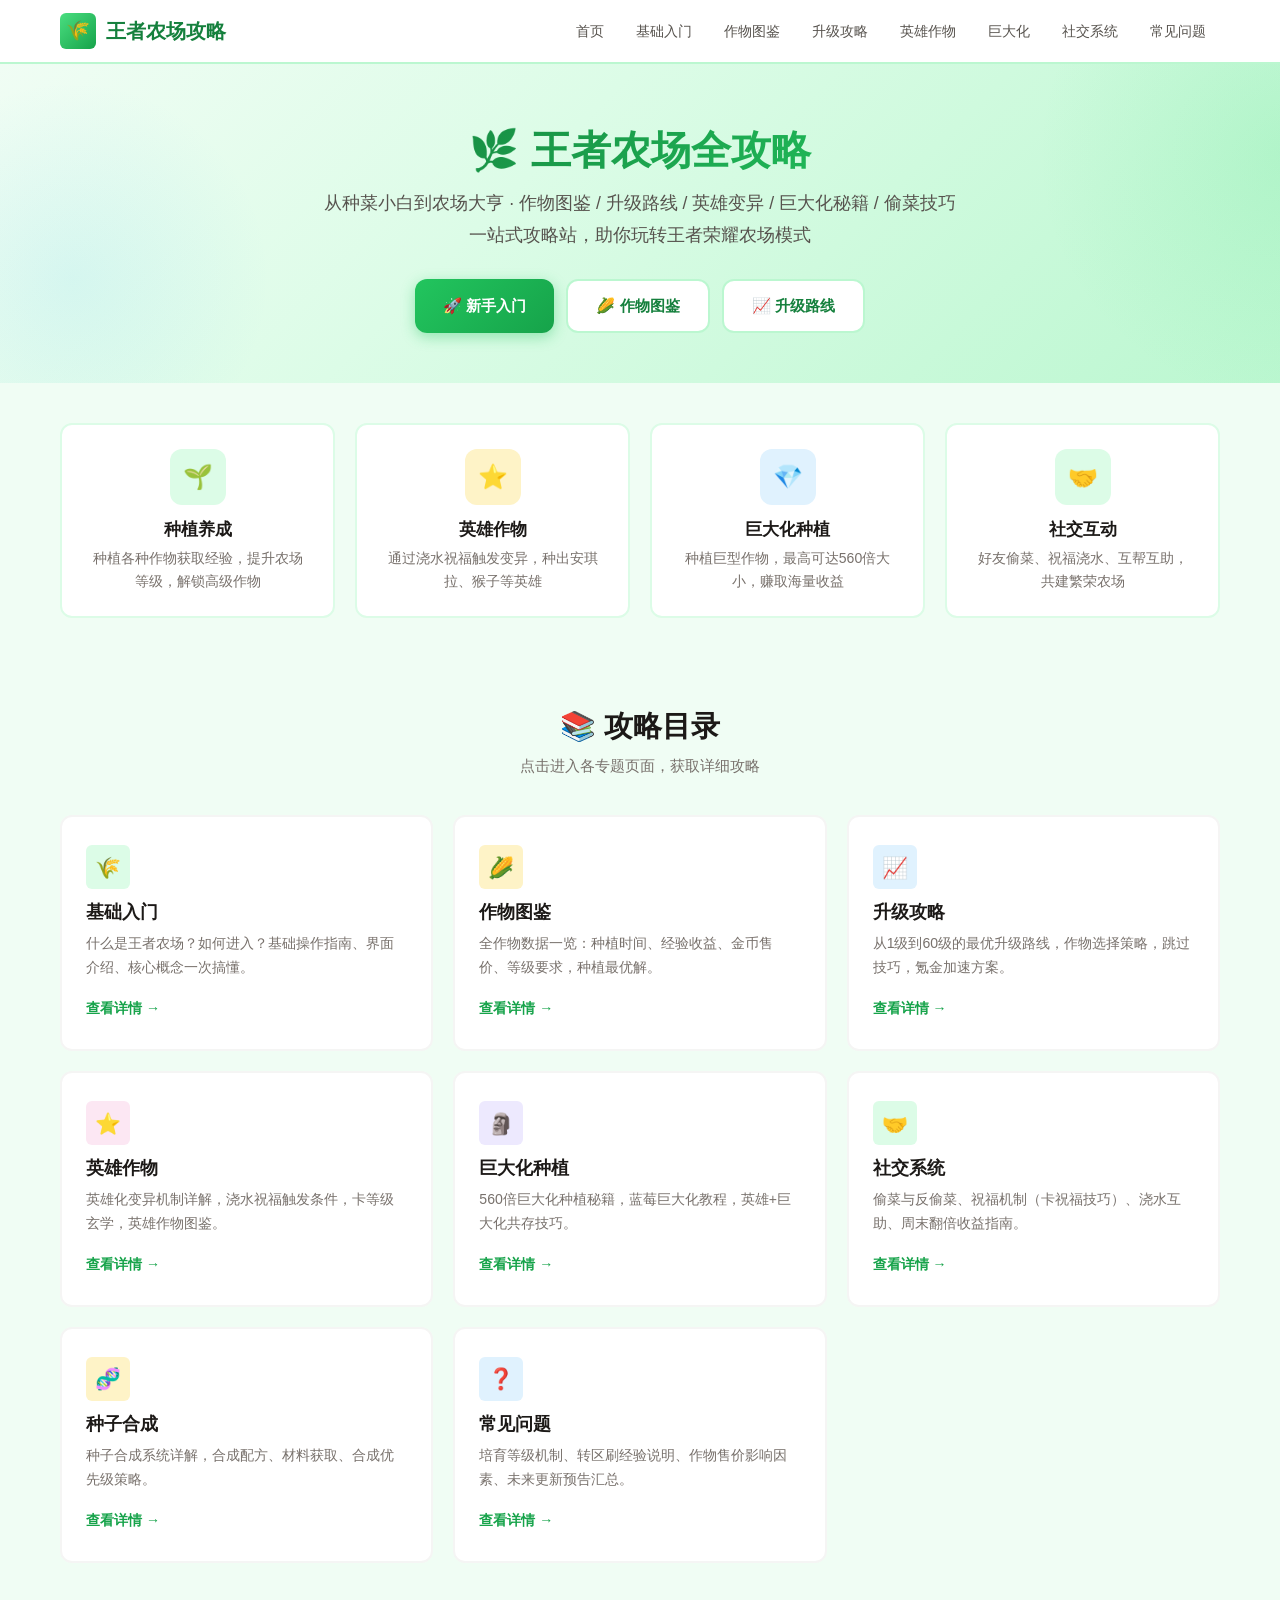
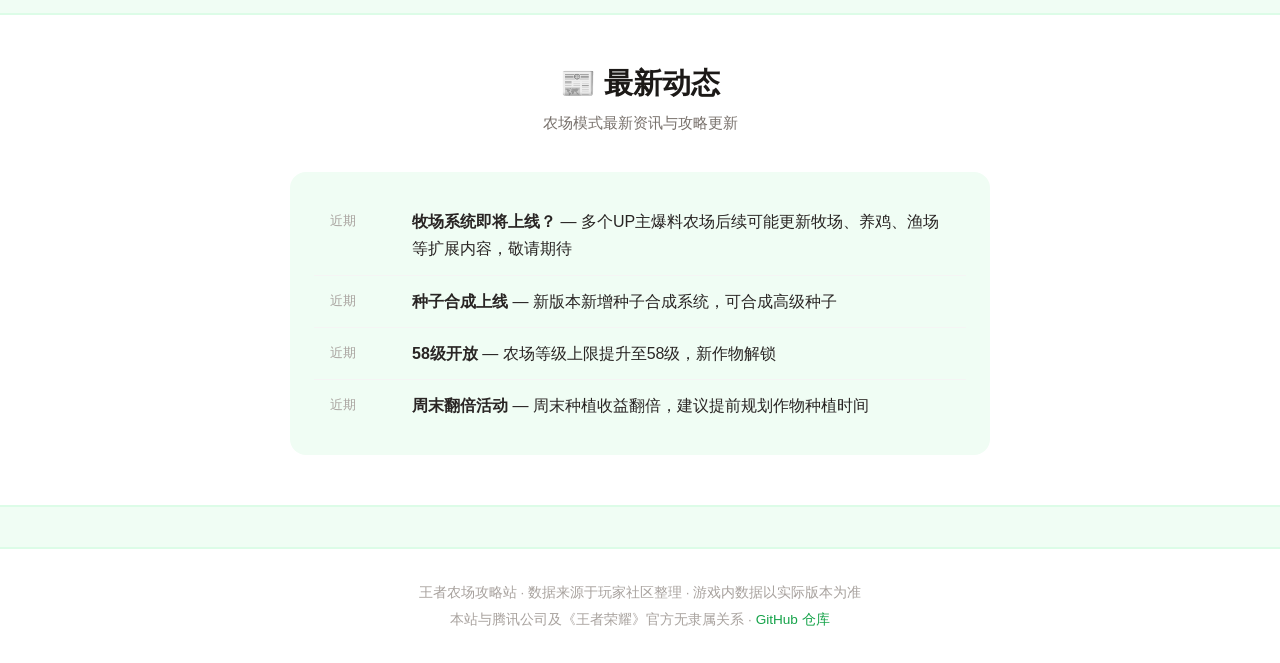
==== index.html @ 4c2b52dc "初始化王者农场攻略站 完整的王者荣耀农场模式非官方攻略网站，包含作物图鉴、 升级路线、英雄作物、巨大化、社交系统等8个专题页面。  Co-Authored-By: Claude Opus 4.7 <n" ====
<!DOCTYPE html>
<html lang="zh-CN">
<head>
  <meta charset="UTF-8">
  <meta name="viewport" content="width=device-width, initial-scale=1.0">
  <title>王者农场攻略站 - 最全种植养成攻略</title>
  <meta name="description" content="王者荣耀农场模式最全攻略站，包含作物图鉴、升级路线、英雄作物机制、巨大化技巧、偷菜祝福攻略等一站式指南。">
  <link rel="icon" href="data:image/svg+xml,<svg xmlns='http://www.w3.org/2000/svg' viewBox='0 0 100 100'><text y='.9em' font-size='90'>🌱</text></svg>">
  <link rel="stylesheet" href="/assets/css/style.css">
</head>
<body>

  <!-- Header -->
  <header class="header">
    <div class="container">
      <a href="/" class="logo">
        <span class="logo-icon">🌾</span>
        王者农场攻略
      </a>
      <button class="menu-toggle" id="menuToggle" aria-label="菜单">☰</button>
      <nav class="nav" id="nav">
        <a href="/">首页</a>
        <a href="/guide/basics.html">基础入门</a>
        <a href="/guide/crops.html">作物图鉴</a>
        <a href="/guide/leveling.html">升级攻略</a>
        <a href="/guide/heroes.html">英雄作物</a>
        <a href="/guide/giant.html">巨大化</a>
        <a href="/guide/social.html">社交系统</a>
        <a href="/guide/faq.html">常见问题</a>
      </nav>
    </div>
  </header>

  <!-- Hero Banner -->
  <section class="hero">
    <div class="container hero-content">
      <h1 class="animate">🌿 王者农场全攻略</h1>
      <p class="animate animate-d1">从种菜小白到农场大亨 · 作物图鉴 / 升级路线 / 英雄变异 / 巨大化秘籍 / 偷菜技巧<br>一站式攻略站，助你玩转王者荣耀农场模式</p>
      <div class="hero-actions animate animate-d2">
        <a href="/guide/basics.html" class="btn btn-primary">🚀 新手入门</a>
        <a href="/guide/crops.html" class="btn btn-secondary">🌽 作物图鉴</a>
        <a href="/guide/leveling.html" class="btn btn-secondary">📈 升级路线</a>
      </div>
    </div>
  </section>

  <!-- Quick Features -->
  <section class="features">
    <div class="container">
      <div class="features-grid">
        <div class="feature-card animate-on-scroll">
          <div class="feature-icon green">🌱</div>
          <h3>种植养成</h3>
          <p>种植各种作物获取经验，提升农场等级，解锁高级作物</p>
        </div>
        <div class="feature-card animate-on-scroll">
          <div class="feature-icon amber">⭐</div>
          <h3>英雄作物</h3>
          <p>通过浇水祝福触发变异，种出安琪拉、猴子等英雄</p>
        </div>
        <div class="feature-card animate-on-scroll">
          <div class="feature-icon sky">💎</div>
          <h3>巨大化种植</h3>
          <p>种植巨型作物，最高可达560倍大小，赚取海量收益</p>
        </div>
        <div class="feature-card animate-on-scroll">
          <div class="feature-icon green">🤝</div>
          <h3>社交互动</h3>
          <p>好友偷菜、祝福浇水、互帮互助，共建繁荣农场</p>
        </div>
      </div>
    </div>
  </section>

  <!-- Quick Guide Navigation -->
  <section class="section">
    <div class="container">
      <h2 class="section-title">📚 攻略目录</h2>
      <p class="section-subtitle">点击进入各专题页面，获取详细攻略</p>

      <div class="guide-grid">
        <a href="/guide/basics.html" class="guide-card">
          <div class="guide-icon" style="background:var(--green-100)">🌾</div>
          <h3>基础入门</h3>
          <p>什么是王者农场？如何进入？基础操作指南、界面介绍、核心概念一次搞懂。</p>
          <span class="read-more">查看详情 →</span>
        </a>

        <a href="/guide/crops.html" class="guide-card">
          <div class="guide-icon" style="background:var(--amber-100)">🌽</div>
          <h3>作物图鉴</h3>
          <p>全作物数据一览：种植时间、经验收益、金币售价、等级要求，种植最优解。</p>
          <span class="read-more">查看详情 →</span>
        </a>

        <a href="/guide/leveling.html" class="guide-card">
          <div class="guide-icon" style="background:var(--sky-100)">📈</div>
          <h3>升级攻略</h3>
          <p>从1级到60级的最优升级路线，作物选择策略，跳过技巧，氪金加速方案。</p>
          <span class="read-more">查看详情 →</span>
        </a>

        <a href="/guide/heroes.html" class="guide-card">
          <div class="guide-icon" style="background:#fce7f3">⭐</div>
          <h3>英雄作物</h3>
          <p>英雄化变异机制详解，浇水祝福触发条件，卡等级玄学，英雄作物图鉴。</p>
          <span class="read-more">查看详情 →</span>
        </a>

        <a href="/guide/giant.html" class="guide-card">
          <div class="guide-icon" style="background:#ede9fe">🗿</div>
          <h3>巨大化种植</h3>
          <p>560倍巨大化种植秘籍，蓝莓巨大化教程，英雄+巨大化共存技巧。</p>
          <span class="read-more">查看详情 →</span>
        </a>

        <a href="/guide/social.html" class="guide-card">
          <div class="guide-icon" style="background:var(--green-100)">🤝</div>
          <h3>社交系统</h3>
          <p>偷菜与反偷菜、祝福机制（卡祝福技巧）、浇水互助、周末翻倍收益指南。</p>
          <span class="read-more">查看详情 →</span>
        </a>

        <a href="/guide/seeds.html" class="guide-card">
          <div class="guide-icon" style="background:var(--amber-100)">🧬</div>
          <h3>种子合成</h3>
          <p>种子合成系统详解，合成配方、材料获取、合成优先级策略。</p>
          <span class="read-more">查看详情 →</span>
        </a>

        <a href="/guide/faq.html" class="guide-card">
          <div class="guide-icon" style="background:var(--sky-100)">❓</div>
          <h3>常见问题</h3>
          <p>培育等级机制、转区刷经验说明、作物售价影响因素、未来更新预告汇总。</p>
          <span class="read-more">查看详情 →</span>
        </a>
      </div>
    </div>
  </section>

  <!-- Latest Updates -->
  <section class="section" style="background:white;border-top:2px solid var(--green-100);border-bottom:2px solid var(--green-100);">
    <div class="container">
      <h2 class="section-title">📰 最新动态</h2>
      <p class="section-subtitle">农场模式最新资讯与攻略更新</p>

      <div style="max-width:700px;margin:0 auto;background:var(--green-50);border-radius:var(--radius-lg);padding:24px;">
        <ul class="news-list">
          <li>
            <span class="news-date">近期</span>
            <span><strong>牧场系统即将上线？</strong> — 多个UP主爆料农场后续可能更新牧场、养鸡、渔场等扩展内容，敬请期待</span>
          </li>
          <li>
            <span class="news-date">近期</span>
            <span><strong>种子合成上线</strong> — 新版本新增种子合成系统，可合成高级种子</span>
          </li>
          <li>
            <span class="news-date">近期</span>
            <span><strong>58级开放</strong> — 农场等级上限提升至58级，新作物解锁</span>
          </li>
          <li>
            <span class="news-date">近期</span>
            <span><strong>周末翻倍活动</strong> — 周末种植收益翻倍，建议提前规划作物种植时间</span>
          </li>
        </ul>
      </div>
    </div>
  </section>

  <!-- Footer -->
  <footer class="footer">
    <div class="container">
      <p>王者农场攻略站 · 数据来源于玩家社区整理 · 游戏内数据以实际版本为准</p>
      <p style="margin-top:4px;">本站与腾讯公司及《王者荣耀》官方无隶属关系 · <a href="https://github.com/yintao0303/wz-farm-guide" target="_blank">GitHub 仓库</a></p>
    </div>
  </footer>

  <!-- Back to Top -->
  <button class="back-top" id="backTop" aria-label="回到顶部">↑</button>

  <script src="/assets/js/main.js"></script>
</body>
</html>
---- assets/css/style.css ----
/* ============================================
   王者农场攻略站 - 清新农场风主题
   ============================================ */

/* --- CSS Variables --- */
:root {
  --green-50: #f0fdf4;
  --green-100: #dcfce7;
  --green-200: #bbf7d0;
  --green-300: #86efac;
  --green-400: #4ade80;
  --green-500: #22c55e;
  --green-600: #16a34a;
  --green-700: #15803d;
  --green-800: #166534;
  --green-900: #14532d;

  --sky-50: #f0f9ff;
  --sky-100: #e0f2fe;
  --sky-200: #bae6fd;
  --sky-400: #38bdf8;

  --amber-100: #fef3c7;
  --amber-200: #fde68a;
  --amber-400: #fbbf24;
  --amber-500: #f59e0b;
  --amber-600: #d97706;

  --red-400: #f87171;
  --red-500: #ef4444;

  --stone-50: #fafaf9;
  --stone-100: #f5f5f4;
  --stone-200: #e7e5e4;
  --stone-300: #d6d3d1;
  --stone-400: #a8a29e;
  --stone-500: #78716c;
  --stone-600: #57534e;
  --stone-700: #44403c;
  --stone-800: #292524;
  --stone-900: #1c1917;

  --shadow-sm: 0 1px 2px rgba(0,0,0,0.05);
  --shadow: 0 1px 3px rgba(0,0,0,0.1), 0 1px 2px rgba(0,0,0,0.06);
  --shadow-md: 0 4px 6px -1px rgba(0,0,0,0.1), 0 2px 4px -1px rgba(0,0,0,0.06);
  --shadow-lg: 0 10px 15px -3px rgba(0,0,0,0.1), 0 4px 6px -2px rgba(0,0,0,0.05);
  --shadow-xl: 0 20px 25px -5px rgba(0,0,0,0.1), 0 10px 10px -5px rgba(0,0,0,0.04);

  --radius-sm: 6px;
  --radius: 12px;
  --radius-lg: 16px;
  --radius-xl: 24px;

  --max-width: 1200px;
  --header-height: 64px;
}

/* --- Reset & Base --- */
*, *::before, *::after {
  margin: 0;
  padding: 0;
  box-sizing: border-box;
}

html {
  scroll-behavior: smooth;
  font-size: 16px;
}

body {
  font-family: -apple-system, BlinkMacSystemFont, 'Segoe UI', 'PingFang SC',
               'Hiragino Sans GB', 'Microsoft YaHei', 'Helvetica Neue', Arial, sans-serif;
  color: var(--stone-800);
  background: var(--green-50);
  line-height: 1.7;
  min-height: 100vh;
}

a {
  color: var(--green-600);
  text-decoration: none;
  transition: color 0.2s;
}
a:hover { color: var(--green-500); }

img { max-width: 100%; height: auto; }

/* --- Typography --- */
h1, h2, h3, h4 {
  line-height: 1.3;
  color: var(--stone-900);
}

/* --- Utility Classes --- */
.container {
  max-width: var(--max-width);
  margin: 0 auto;
  padding: 0 20px;
}

.text-center { text-align: center; }

.tag {
  display: inline-block;
  padding: 2px 10px;
  border-radius: 999px;
  font-size: 0.75rem;
  font-weight: 600;
}
.tag-green { background: var(--green-100); color: var(--green-800); }
.tag-amber { background: var(--amber-100); color: var(--amber-600); }
.tag-sky { background: var(--sky-100); color: #0369a1; }
.tag-red { background: #fef2f2; color: var(--red-500); }

/* --- Header / Navigation --- */
.header {
  position: fixed;
  top: 0;
  left: 0;
  right: 0;
  height: var(--header-height);
  background: rgba(255,255,255,0.95);
  backdrop-filter: blur(12px);
  border-bottom: 2px solid var(--green-200);
  z-index: 100;
  transition: box-shadow 0.3s;
}
.header.scrolled {
  box-shadow: var(--shadow-md);
}

.header .container {
  display: flex;
  align-items: center;
  justify-content: space-between;
  height: 100%;
}

.logo {
  display: flex;
  align-items: center;
  gap: 10px;
  font-size: 1.25rem;
  font-weight: 800;
  color: var(--green-700);
  text-decoration: none;
  white-space: nowrap;
}
.logo-icon {
  width: 36px;
  height: 36px;
  background: linear-gradient(135deg, var(--green-400), var(--green-600));
  border-radius: var(--radius-sm);
  display: flex;
  align-items: center;
  justify-content: center;
  font-size: 1.2rem;
  color: white;
}

.nav {
  display: flex;
  align-items: center;
  gap: 4px;
}

.nav a {
  padding: 8px 14px;
  border-radius: var(--radius-sm);
  font-size: 0.9rem;
  font-weight: 500;
  color: var(--stone-600);
  transition: all 0.2s;
}
.nav a:hover,
.nav a.active {
  background: var(--green-100);
  color: var(--green-700);
}

.menu-toggle {
  display: none;
  background: none;
  border: none;
  font-size: 1.5rem;
  cursor: pointer;
  padding: 8px;
  color: var(--stone-600);
}

/* --- Hero / Banner --- */
.hero {
  margin-top: var(--header-height);
  padding: 60px 0 50px;
  background: linear-gradient(135deg, #f0fdf4 0%, #dcfce7 40%, #bbf7d0 100%);
  position: relative;
  overflow: hidden;
}
.hero::before {
  content: '';
  position: absolute;
  top: -50%;
  right: -20%;
  width: 500px;
  height: 500px;
  background: radial-gradient(circle, rgba(74,222,128,0.15) 0%, transparent 70%);
  border-radius: 50%;
}
.hero::after {
  content: '';
  position: absolute;
  bottom: -30%;
  left: -10%;
  width: 400px;
  height: 400px;
  background: radial-gradient(circle, rgba(56,189,248,0.1) 0%, transparent 70%);
  border-radius: 50%;
}

.hero-content {
  position: relative;
  z-index: 1;
  text-align: center;
  max-width: 700px;
  margin: 0 auto;
}

.hero h1 {
  font-size: 2.5rem;
  font-weight: 900;
  margin-bottom: 12px;
  background: linear-gradient(135deg, var(--green-700), var(--green-500));
  -webkit-background-clip: text;
  -webkit-text-fill-color: transparent;
  background-clip: text;
}

.hero p {
  font-size: 1.1rem;
  color: var(--stone-600);
  margin-bottom: 28px;
  line-height: 1.8;
}

.hero-actions {
  display: flex;
  gap: 12px;
  justify-content: center;
  flex-wrap: wrap;
}

.btn {
  display: inline-flex;
  align-items: center;
  gap: 8px;
  padding: 12px 28px;
  border-radius: var(--radius);
  font-weight: 600;
  font-size: 0.95rem;
  transition: all 0.2s;
  cursor: pointer;
  border: none;
}
.btn-primary {
  background: linear-gradient(135deg, var(--green-500), var(--green-600));
  color: white;
  box-shadow: 0 4px 14px rgba(34,197,94,0.4);
}
.btn-primary:hover {
  transform: translateY(-2px);
  box-shadow: 0 6px 20px rgba(34,197,94,0.5);
  color: white;
}
.btn-secondary {
  background: white;
  color: var(--green-700);
  border: 2px solid var(--green-200);
}
.btn-secondary:hover {
  border-color: var(--green-400);
  transform: translateY(-2px);
}

/* --- Quick Features --- */
.features {
  padding: 40px 0;
}

.features-grid {
  display: grid;
  grid-template-columns: repeat(auto-fit, minmax(260px, 1fr));
  gap: 20px;
}

.feature-card {
  background: white;
  border-radius: var(--radius);
  padding: 24px;
  text-align: center;
  border: 2px solid var(--green-100);
  transition: all 0.3s;
}
.feature-card:hover {
  transform: translateY(-4px);
  box-shadow: var(--shadow-lg);
  border-color: var(--green-300);
}

.feature-icon {
  width: 56px;
  height: 56px;
  margin: 0 auto 14px;
  border-radius: var(--radius);
  display: flex;
  align-items: center;
  justify-content: center;
  font-size: 1.5rem;
}
.feature-icon.green { background: var(--green-100); }
.feature-icon.sky { background: var(--sky-100); }
.feature-icon.amber { background: var(--amber-100); }

.feature-card h3 {
  font-size: 1.05rem;
  margin-bottom: 6px;
}
.feature-card p {
  font-size: 0.88rem;
  color: var(--stone-500);
  line-height: 1.6;
}

/* --- Section Common --- */
.section {
  padding: 50px 0;
}
.section-title {
  text-align: center;
  font-size: 1.8rem;
  font-weight: 800;
  margin-bottom: 8px;
}
.section-subtitle {
  text-align: center;
  color: var(--stone-500);
  margin-bottom: 36px;
  font-size: 0.95rem;
}

/* --- Crop Cards Grid --- */
.crop-grid {
  display: grid;
  grid-template-columns: repeat(auto-fill, minmax(180px, 1fr));
  gap: 16px;
}

.crop-card {
  background: white;
  border-radius: var(--radius);
  padding: 20px 16px;
  text-align: center;
  border: 2px solid var(--stone-100);
  transition: all 0.3s;
  position: relative;
}
.crop-card:hover {
  transform: translateY(-3px);
  box-shadow: var(--shadow-lg);
  border-color: var(--green-300);
}
.crop-card .crop-emoji {
  font-size: 2.8rem;
  display: block;
  margin-bottom: 8px;
}
.crop-card .crop-name {
  font-weight: 700;
  font-size: 1rem;
  margin-bottom: 2px;
}
.crop-card .crop-level {
  font-size: 0.78rem;
  color: var(--stone-400);
  margin-bottom: 8px;
}
.crop-card .crop-stats {
  display: grid;
  grid-template-columns: 1fr 1fr;
  gap: 4px;
  font-size: 0.78rem;
}
.crop-card .crop-stats span {
  padding: 3px 6px;
  background: var(--green-50);
  border-radius: 4px;
  color: var(--stone-600);
}
.crop-card .crop-stats .label {
  background: none;
  color: var(--stone-400);
  font-size: 0.72rem;
}
.crop-card .badge {
  position: absolute;
  top: 8px;
  right: 8px;
}

/* --- Guide Cards --- */
.guide-grid {
  display: grid;
  grid-template-columns: repeat(auto-fill, minmax(300px, 1fr));
  gap: 20px;
}

.guide-card {
  background: white;
  border-radius: var(--radius);
  padding: 28px 24px;
  border: 2px solid var(--stone-100);
  transition: all 0.3s;
  position: relative;
  overflow: hidden;
}
.guide-card::before {
  content: '';
  position: absolute;
  top: 0;
  left: 0;
  right: 0;
  height: 4px;
  background: linear-gradient(90deg, var(--green-400), var(--green-500));
  opacity: 0;
  transition: opacity 0.3s;
}
.guide-card:hover::before { opacity: 1; }
.guide-card:hover {
  transform: translateY(-3px);
  box-shadow: var(--shadow-md);
  border-color: var(--green-200);
}

.guide-card .guide-icon {
  width: 44px;
  height: 44px;
  border-radius: var(--radius-sm);
  display: flex;
  align-items: center;
  justify-content: center;
  font-size: 1.3rem;
  margin-bottom: 12px;
  background: var(--green-100);
}
.guide-card h3 {
  font-size: 1.1rem;
  margin-bottom: 8px;
}
.guide-card p {
  font-size: 0.88rem;
  color: var(--stone-500);
  line-height: 1.7;
  margin-bottom: 14px;
}
.guide-card .read-more {
  font-weight: 600;
  font-size: 0.88rem;
  color: var(--green-600);
}
.guide-card .read-more:hover { color: var(--green-500); }

/* --- Page Content (for guide pages) --- */
.page-content {
  margin-top: var(--header-height);
  padding: 40px 0 60px;
}

.page-header {
  text-align: center;
  padding: 40px 0 30px;
}
.page-header h1 {
  font-size: 2rem;
  font-weight: 800;
}
.page-header p {
  color: var(--stone-500);
  margin-top: 8px;
  font-size: 0.95rem;
}

.content-body {
  background: white;
  border-radius: var(--radius-lg);
  padding: 36px;
  box-shadow: var(--shadow);
  max-width: 860px;
  margin: 0 auto;
}

.content-body h2 {
  font-size: 1.4rem;
  margin: 32px 0 12px;
  padding-bottom: 8px;
  border-bottom: 2px solid var(--green-100);
}
.content-body h2:first-child { margin-top: 0; }

.content-body h3 {
  font-size: 1.1rem;
  margin: 24px 0 8px;
  color: var(--green-800);
}

.content-body p {
  margin-bottom: 14px;
  color: var(--stone-600);
  line-height: 1.8;
}

.content-body ul, .content-body ol {
  margin: 0 0 16px 20px;
  color: var(--stone-600);
  line-height: 1.8;
}
.content-body li { margin-bottom: 6px; }

.content-body strong { color: var(--stone-800); }

/* --- Info Boxes --- */
.info-box {
  padding: 16px 20px;
  border-radius: var(--radius);
  margin: 16px 0;
  border-left: 4px solid;
}
.info-box.tip {
  background: var(--green-50);
  border-color: var(--green-400);
}
.info-box.warn {
  background: var(--amber-100);
  border-color: var(--amber-400);
}
.info-box.alert {
  background: #fef2f2;
  border-color: var(--red-400);
}
.info-box.info {
  background: var(--sky-100);
  border-color: var(--sky-400);
}
.info-box strong { display: block; margin-bottom: 4px; }

/* --- Table Styling --- */
.table-wrap {
  overflow-x: auto;
  margin: 16px 0;
}

table {
  width: 100%;
  border-collapse: collapse;
  font-size: 0.88rem;
}

thead th {
  background: var(--green-100);
  color: var(--green-800);
  padding: 10px 14px;
  text-align: left;
  font-weight: 700;
  white-space: nowrap;
}
thead th:first-child { border-radius: var(--radius-sm) 0 0 0; }
thead th:last-child { border-radius: 0 var(--radius-sm) 0 0; }

tbody td {
  padding: 10px 14px;
  border-bottom: 1px solid var(--stone-100);
  color: var(--stone-600);
}
tbody tr:hover { background: var(--green-50); }
tbody tr:last-child td:first-child { border-radius: 0 0 0 var(--radius-sm); }
tbody tr:last-child td:last-child { border-radius: 0 0 var(--radius-sm) 0; }

/* --- Step-by-step Guide --- */
.steps {
  counter-reset: step;
  margin: 16px 0;
}
.step {
  counter-increment: step;
  padding: 16px 20px 16px 52px;
  position: relative;
  margin-bottom: 12px;
  background: var(--stone-50);
  border-radius: var(--radius);
  border: 1px solid var(--stone-100);
}
.step::before {
  content: counter(step);
  position: absolute;
  left: 14px;
  top: 16px;
  width: 28px;
  height: 28px;
  background: linear-gradient(135deg, var(--green-400), var(--green-600));
  color: white;
  border-radius: 50%;
  display: flex;
  align-items: center;
  justify-content: center;
  font-size: 0.82rem;
  font-weight: 700;
}
.step strong { display: block; margin-bottom: 4px; }

/* --- Strategy Comparison --- */
.compare-box {
  display: grid;
  grid-template-columns: 1fr 1fr;
  gap: 16px;
  margin: 16px 0;
}
.compare-item {
  padding: 20px;
  border-radius: var(--radius);
  border: 2px solid var(--stone-200);
}
.compare-item.good { border-color: var(--green-300); background: var(--green-50); }
.compare-item.bad { border-color: var(--red-400); background: #fef2f2; }
.compare-item h4 { margin-bottom: 8px; }
.compare-item ul { margin: 0; }
.compare-item li { margin-bottom: 4px !important; }

/* --- Status Update / News --- */
.news-list {
  list-style: none;
  margin: 0 !important;
}
.news-list li {
  padding: 12px 16px;
  border-bottom: 1px solid var(--stone-100);
  display: flex;
  align-items: flex-start;
  gap: 12px;
}
.news-list li:last-child { border-bottom: none; }
.news-date {
  white-space: nowrap;
  font-size: 0.8rem;
  color: var(--stone-400);
  min-width: 70px;
  padding-top: 2px;
}

/* --- Breadcrumb --- */
.breadcrumb {
  max-width: 860px;
  margin: 0 auto 20px;
  font-size: 0.85rem;
  color: var(--stone-400);
}
.breadcrumb a { color: var(--stone-500); }
.breadcrumb a:hover { color: var(--green-600); }
.breadcrumb span { color: var(--stone-400); }

/* --- Footer --- */
.footer {
  background: white;
  border-top: 2px solid var(--green-100);
  padding: 32px 0;
  margin-top: 40px;
  text-align: center;
}
.footer p {
  color: var(--stone-400);
  font-size: 0.85rem;
}
.footer a { color: var(--green-600); }

/* --- Back to Top --- */
.back-top {
  position: fixed;
  bottom: 30px;
  right: 30px;
  width: 44px;
  height: 44px;
  border-radius: 50%;
  background: var(--green-500);
  color: white;
  border: none;
  font-size: 1.2rem;
  cursor: pointer;
  box-shadow: var(--shadow-lg);
  opacity: 0;
  visibility: hidden;
  transform: translateY(10px);
  transition: all 0.3s;
  z-index: 50;
}
.back-top.show {
  opacity: 1;
  visibility: visible;
  transform: translateY(0);
}
.back-top:hover {
  background: var(--green-600);
  transform: translateY(-2px);
}

/* --- Responsive --- */
@media (max-width: 768px) {
  .hero h1 { font-size: 1.8rem; }
  .hero p { font-size: 0.95rem; }

  .nav {
    position: fixed;
    top: var(--header-height);
    left: 0;
    right: 0;
    background: white;
    flex-direction: column;
    padding: 12px;
    border-bottom: 2px solid var(--green-100);
    box-shadow: var(--shadow-md);
    transform: translateY(-120%);
    transition: transform 0.3s;
    z-index: 99;
  }
  .nav.open { transform: translateY(0); }
  .nav a { width: 100%; padding: 12px 16px; }

  .menu-toggle { display: block; }

  .content-body { padding: 24px 18px; }

  .page-header { padding: 24px 0; }
  .page-header h1 { font-size: 1.5rem; }

  .crop-grid { grid-template-columns: repeat(2, 1fr); gap: 12px; }
  .guide-grid { grid-template-columns: 1fr; }

  .compare-box { grid-template-columns: 1fr; }

  .section-title { font-size: 1.4rem; }

  .features-grid { grid-template-columns: 1fr 1fr; }
}

@media (max-width: 480px) {
  .features-grid { grid-template-columns: 1fr; }
  .crop-grid { grid-template-columns: 1fr 1fr; }
  .hero { padding: 40px 0 30px; }
  .btn { padding: 10px 20px; font-size: 0.88rem; }
}

/* --- Animations --- */
@keyframes fadeUp {
  from { opacity: 0; transform: translateY(20px); }
  to { opacity: 1; transform: translateY(0); }
}
@keyframes float {
  0%, 100% { transform: translateY(0); }
  50% { transform: translateY(-8px); }
}

.animate { animation: fadeUp 0.6s ease forwards; }
.animate-d1 { animation-delay: 0.1s; }
.animate-d2 { animation-delay: 0.2s; }
.animate-d3 { animation-delay: 0.3s; }
.animate-d4 { animation-delay: 0.4s; }
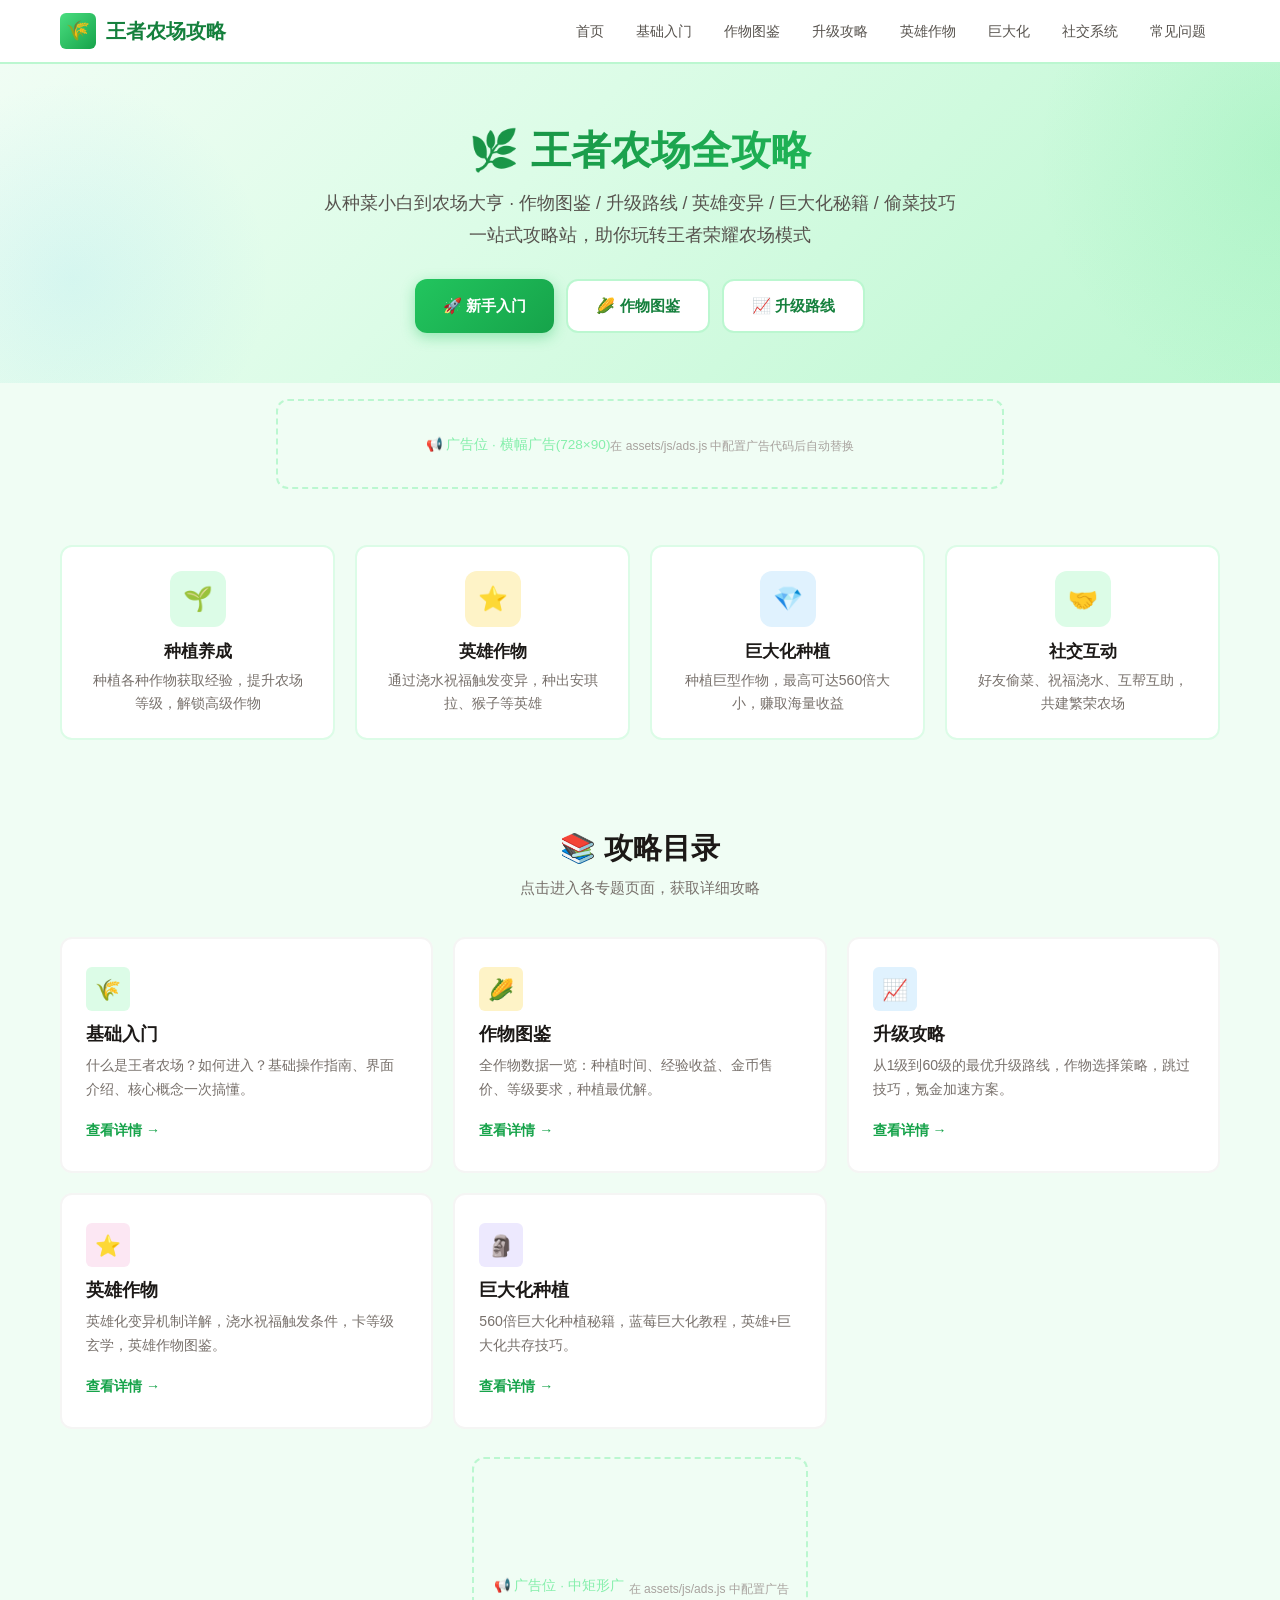
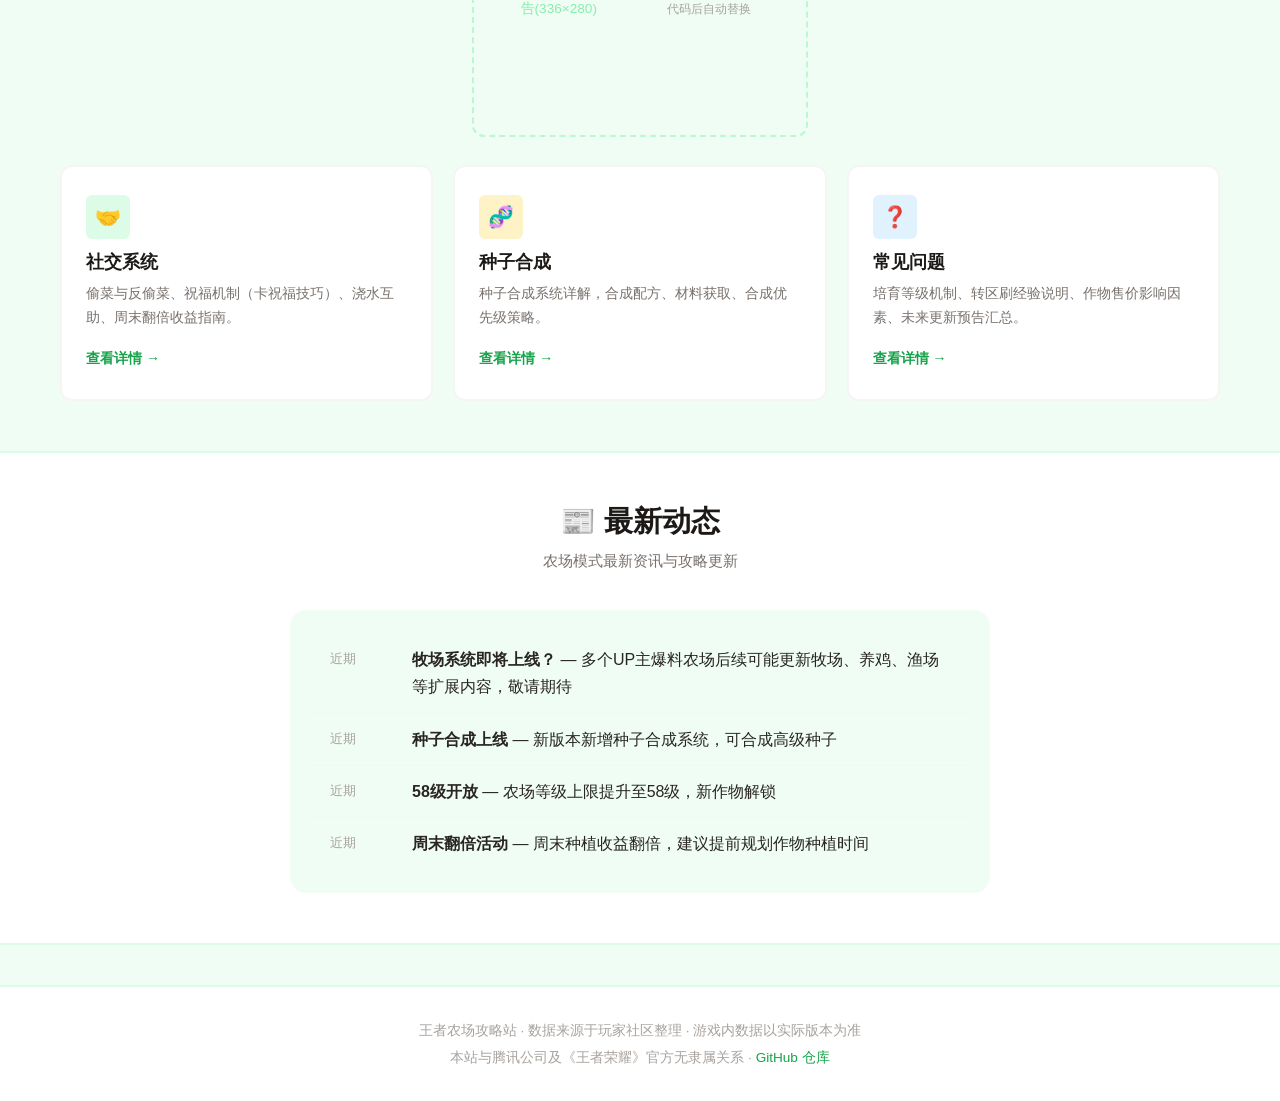
==== commit 3c1198ea: "添加广告管理系统和广告位 - 新增 ads.js 广告管理脚本，支持多广告网络切换 - 首页添加 banner 广告位和卡片区广告位 - 作物页面添加内容顶部和底部广告位 - 所有页面加载广告脚本，后" ====
--- a/index.html
+++ b/index.html
@@ -43,6 +43,9 @@
       </div>
     </div>
   </section>
+
+  <!-- Ad Banner: Homepage Top -->
+  <div class="ad-slot" data-ad-slot="home-banner" style="padding:16px 0;text-align:center;"></div>
 
   <!-- Quick Features -->
   <section class="features">
@@ -114,6 +117,8 @@
           <span class="read-more">查看详情 →</span>
         </a>
 
+        <div class="ad-slot" data-ad-slot="home-cards-mid" style="grid-column:1/-1;padding:8px 0;"></div>
+
         <a href="/guide/social.html" class="guide-card">
           <div class="guide-icon" style="background:var(--green-100)">🤝</div>
           <h3>社交系统</h3>
@@ -179,5 +184,6 @@
   <button class="back-top" id="backTop" aria-label="回到顶部">↑</button>
 
   <script src="/assets/js/main.js"></script>
+  <script src="/assets/js/ads.js"></script>
 </body>
 </html>
--- a/assets/css/style.css
+++ b/assets/css/style.css
@@ -678,6 +678,17 @@
   font-size: 0.85rem;
 }
 .footer a { color: var(--green-600); }
+
+/* --- Ad Slots --- */
+.ad-slot {
+  display: none;
+  overflow: hidden;
+}
+.ad-slot iframe,
+.ad-slot ins {
+  display: block !important;
+  margin: 0 auto !important;
+}
 
 /* --- Back to Top --- */
 .back-top {
@@ -711,6 +722,12 @@
 
 /* --- Responsive --- */
 @media (max-width: 768px) {
+  .ad-slot[data-ad-slot="home-banner"] iframe,
+  .ad-slot[data-ad-slot="content-top"] iframe,
+  .ad-slot[data-ad-slot="content-bottom"] iframe {
+    max-width: 100% !important;
+    height: auto !important;
+  }
   .hero h1 { font-size: 1.8rem; }
   .hero p { font-size: 0.95rem; }
 
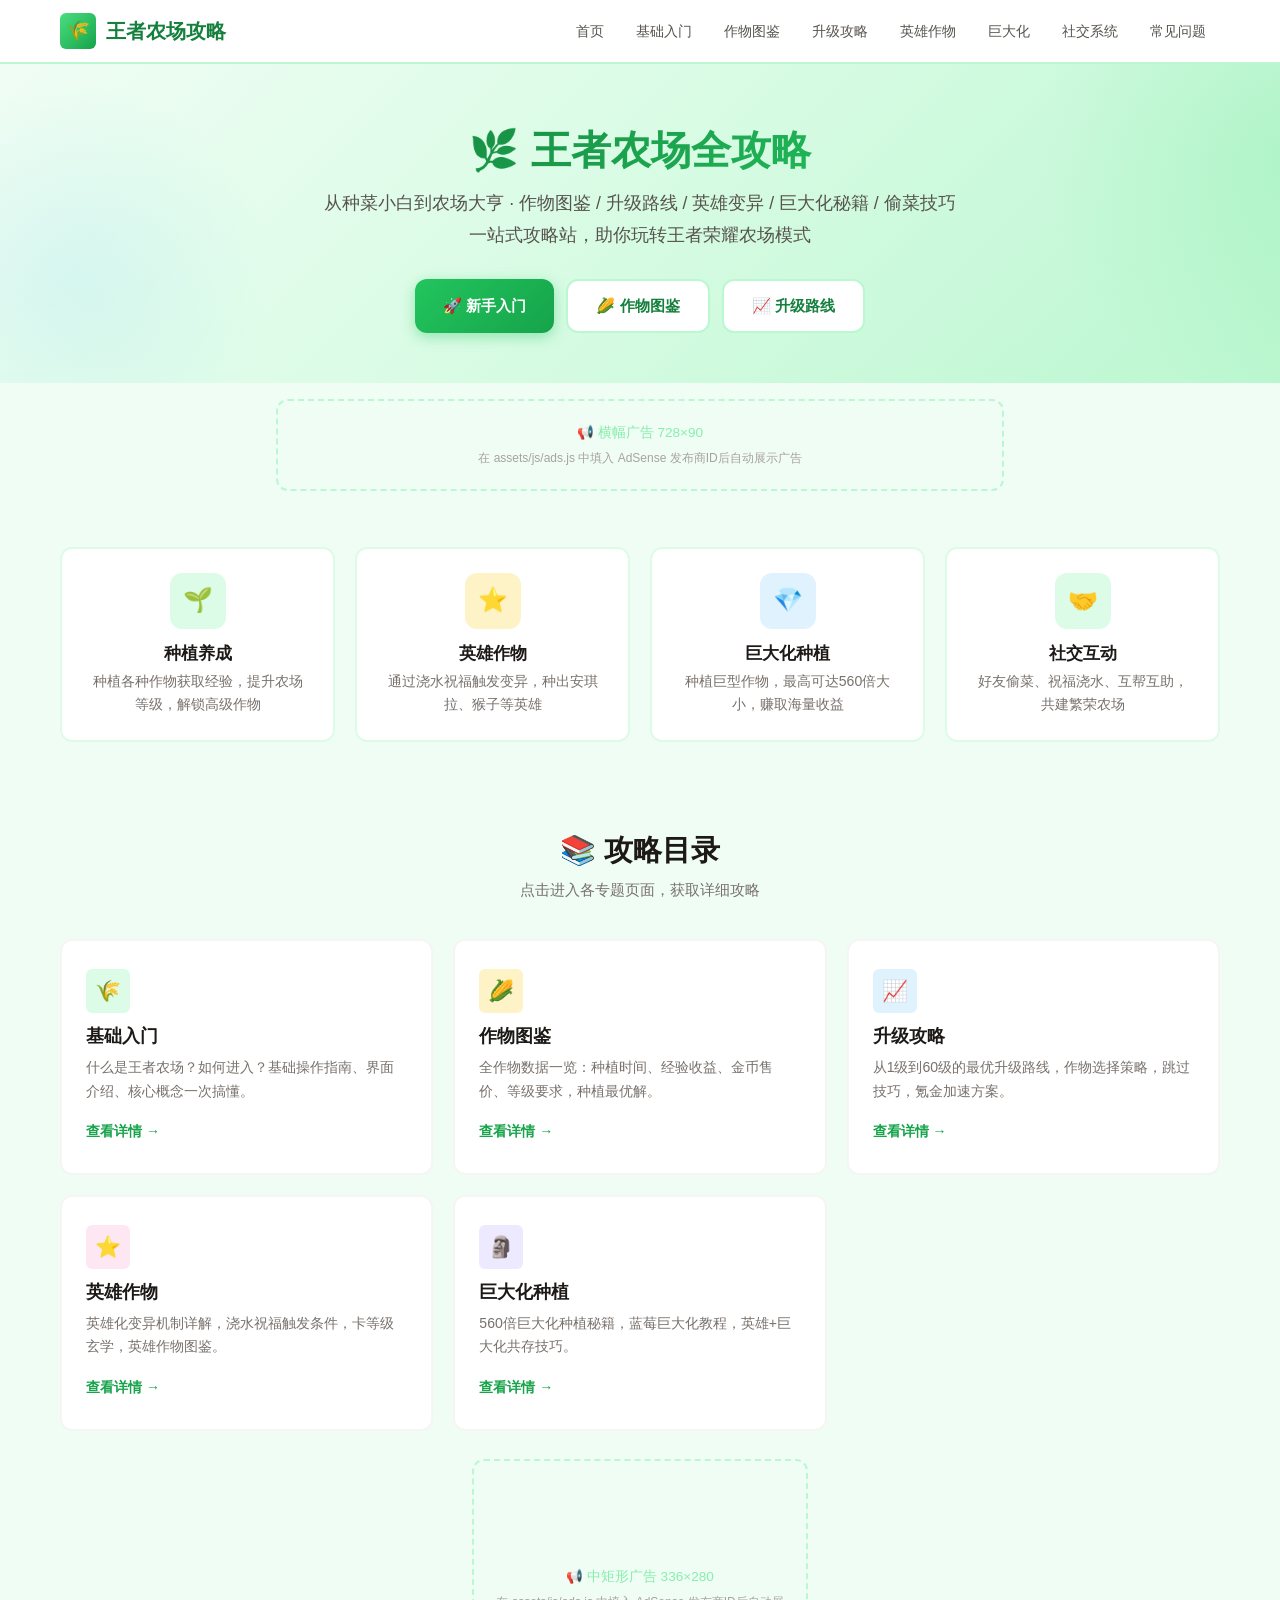
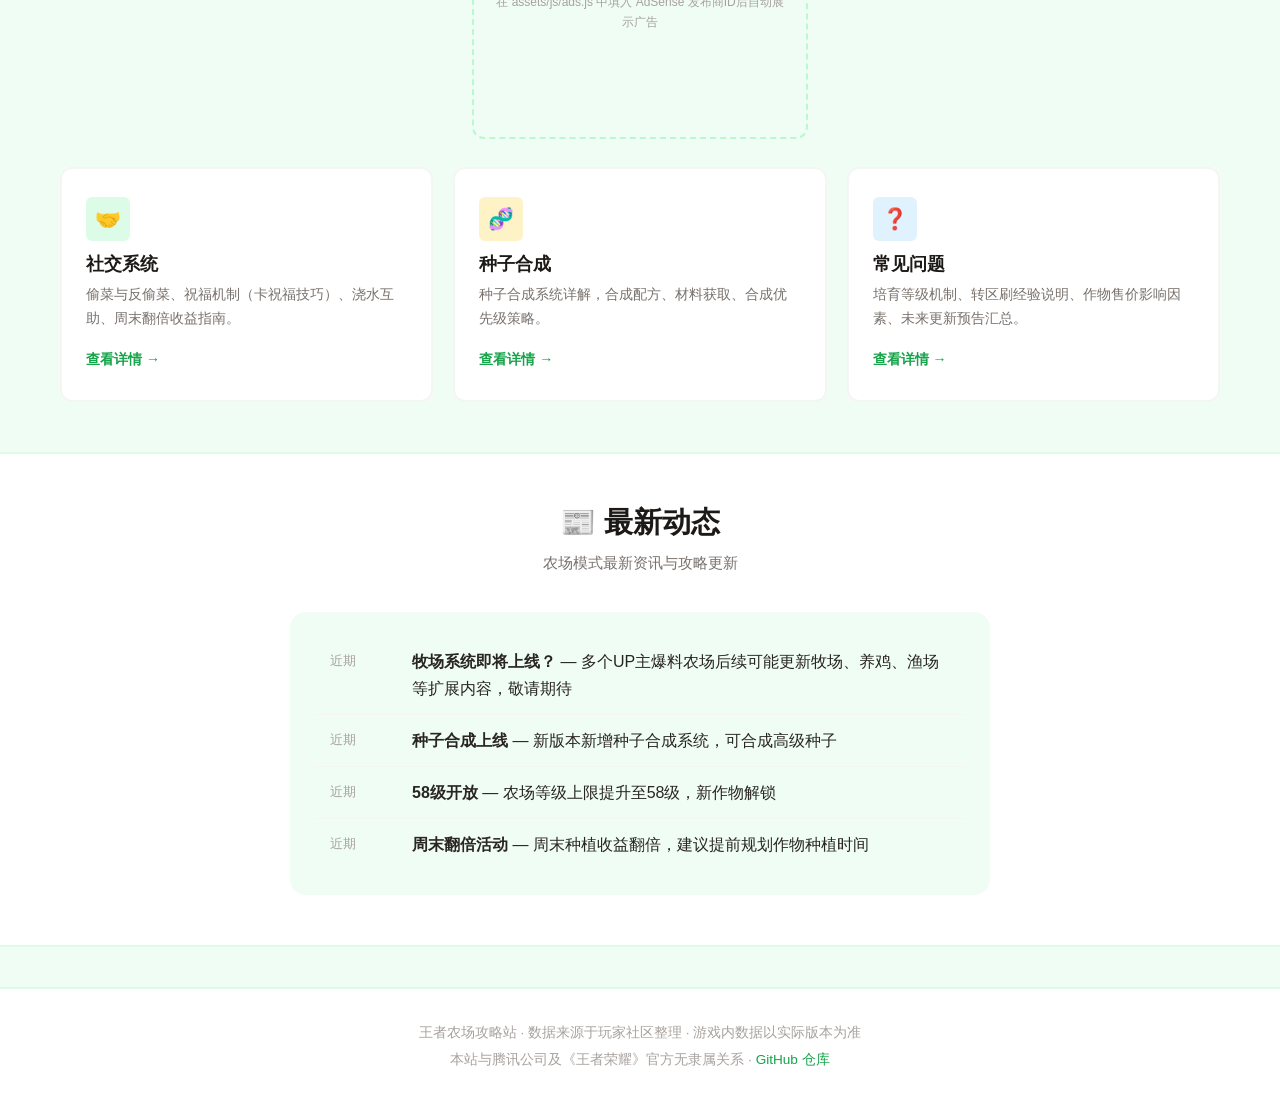
==== commit e5ee0407: "切换到 Google AdSense 广告系统" ====
--- a/index.html
+++ b/index.html
@@ -5,6 +5,8 @@
   <meta name="viewport" content="width=device-width, initial-scale=1.0">
   <title>王者农场攻略站 - 最全种植养成攻略</title>
   <meta name="description" content="王者荣耀农场模式最全攻略站，包含作物图鉴、升级路线、英雄作物机制、巨大化技巧、偷菜祝福攻略等一站式指南。">
+  <!-- Google AdSense 验证（申请通过后取消注释并替换为你的ID） -->
+  <!-- <meta name="google-adsense-account" content="ca-pub-xxxxxxxxxxxxxx"> -->
   <link rel="icon" href="data:image/svg+xml,<svg xmlns='http://www.w3.org/2000/svg' viewBox='0 0 100 100'><text y='.9em' font-size='90'>🌱</text></svg>">
   <link rel="stylesheet" href="/assets/css/style.css">
 </head>
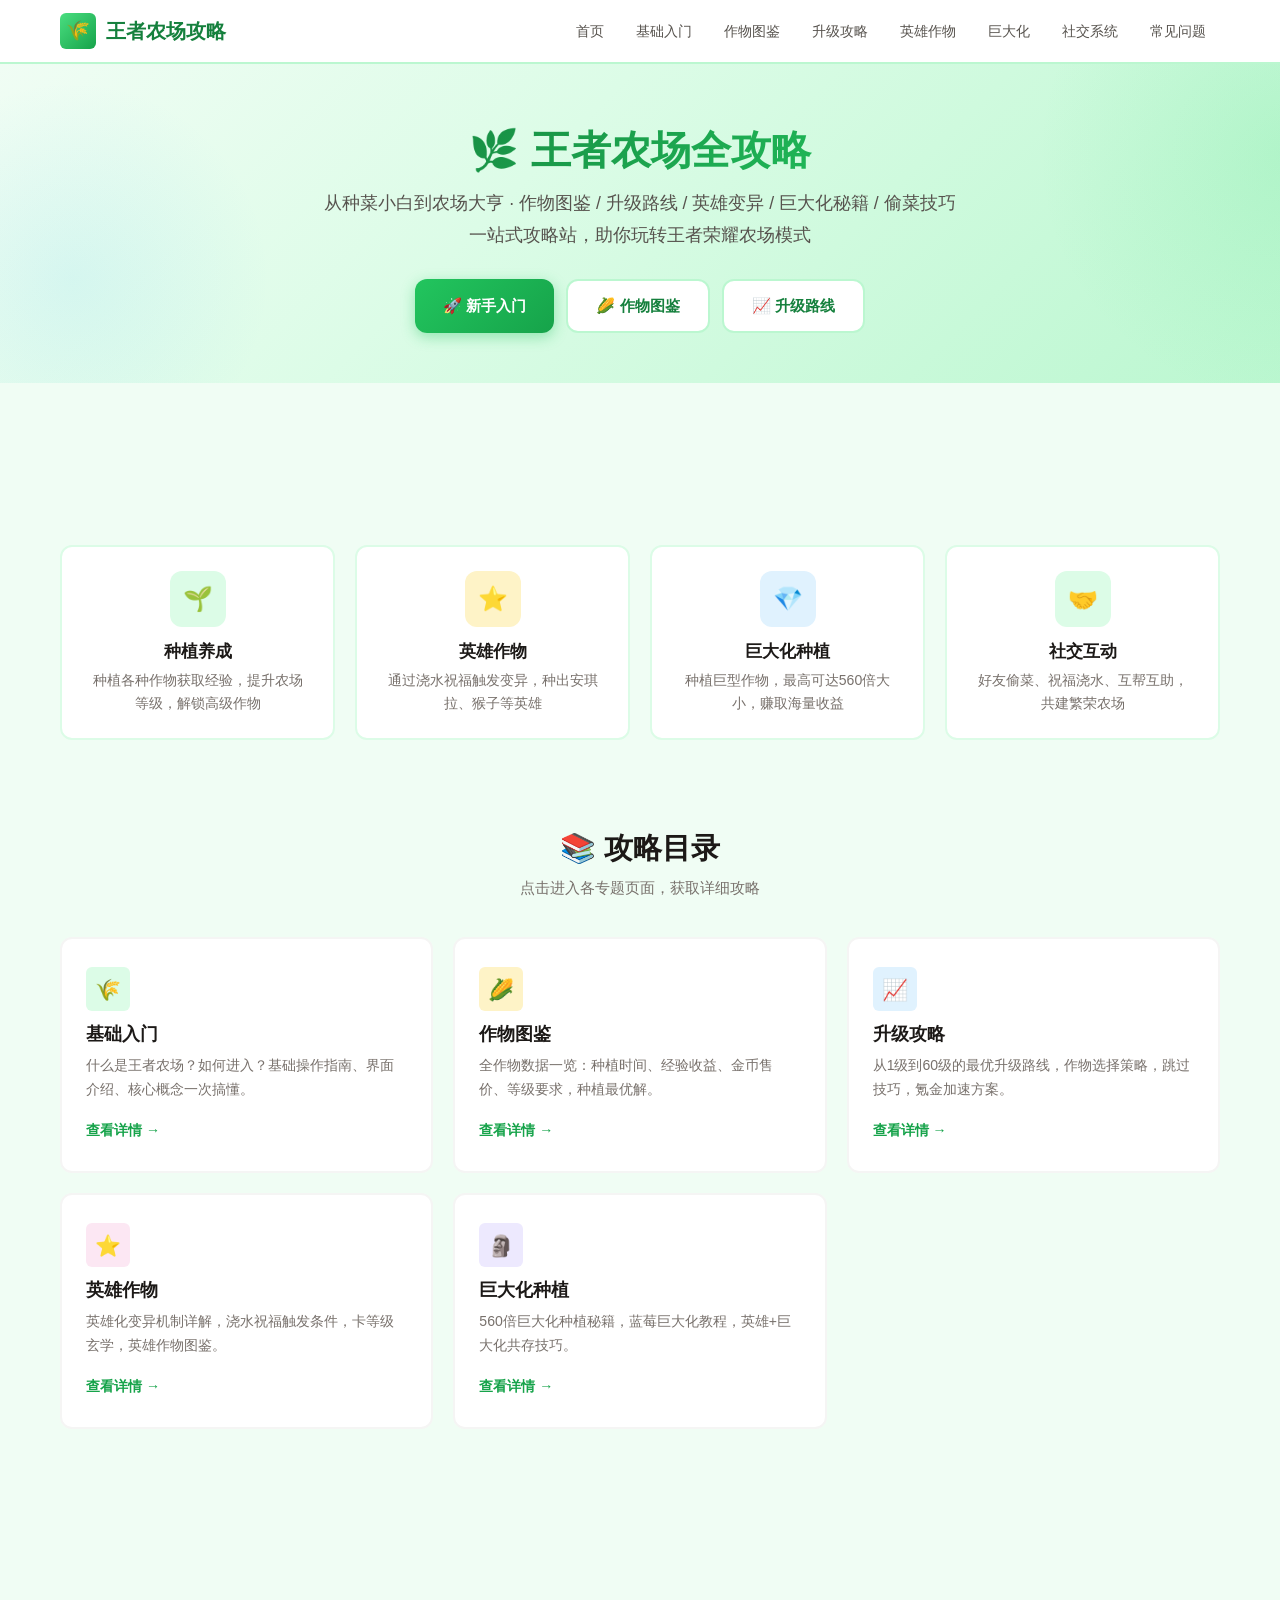
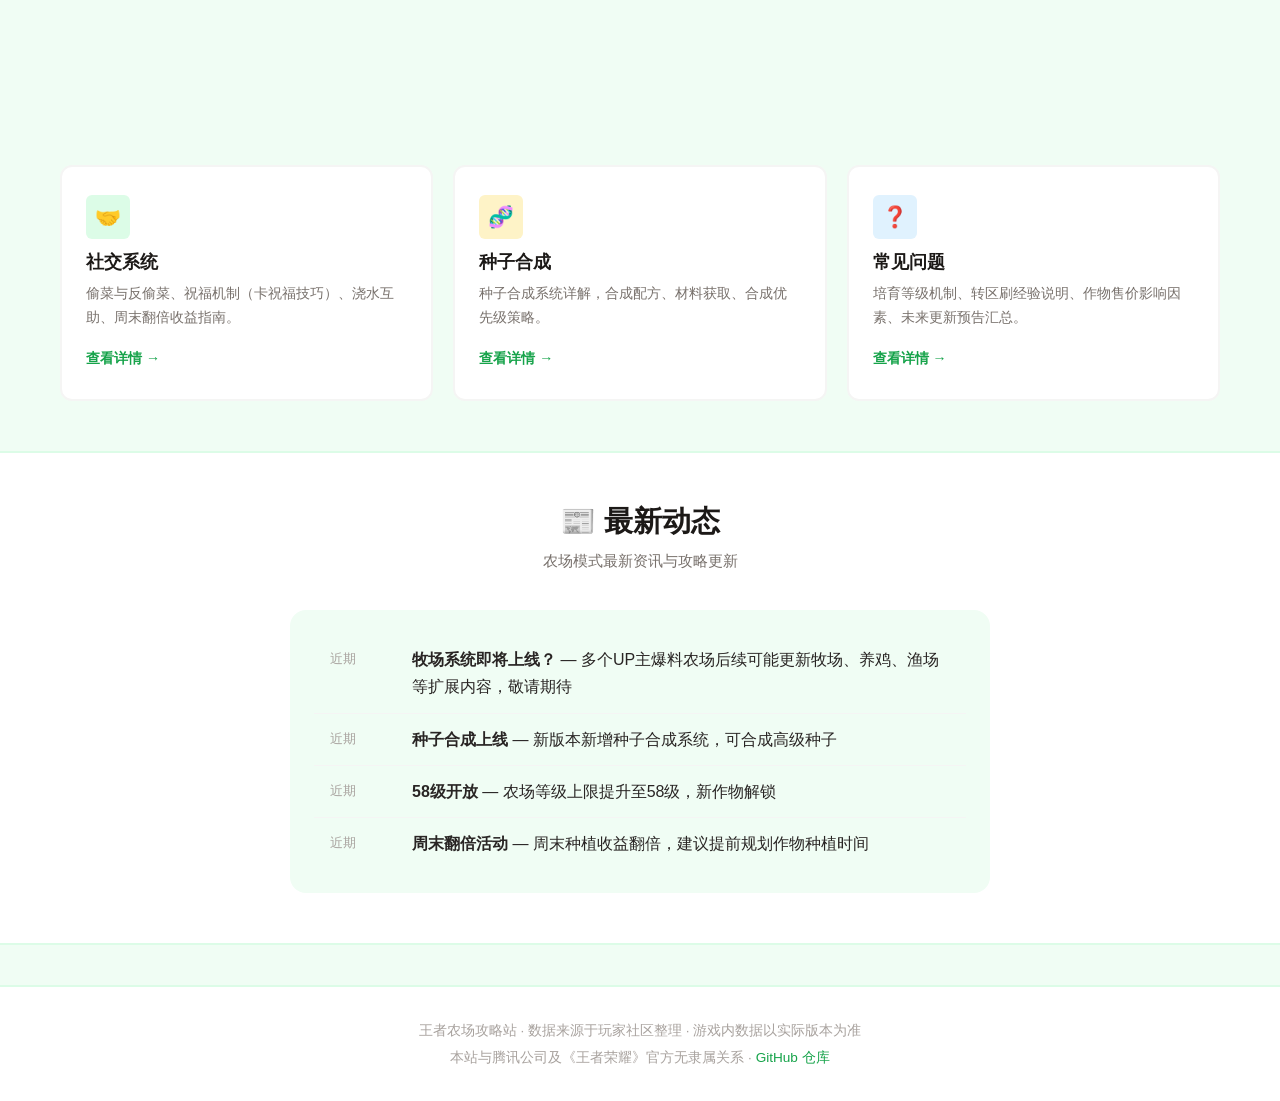
==== commit 46b5e085: "添加 AdSense 验证代码 ca-pub-1284373225381842" ====
--- a/index.html
+++ b/index.html
@@ -5,8 +5,9 @@
   <meta name="viewport" content="width=device-width, initial-scale=1.0">
   <title>王者农场攻略站 - 最全种植养成攻略</title>
   <meta name="description" content="王者荣耀农场模式最全攻略站，包含作物图鉴、升级路线、英雄作物机制、巨大化技巧、偷菜祝福攻略等一站式指南。">
-  <!-- Google AdSense 验证（申请通过后取消注释并替换为你的ID） -->
-  <!-- <meta name="google-adsense-account" content="ca-pub-xxxxxxxxxxxxxx"> -->
+  <!-- Google AdSense 验证 -->
+  <meta name="google-adsense-account" content="ca-pub-1284373225381842">
+  <script async src="https://pagead2.googlesyndication.com/pagead/js/adsbygoogle.js?client=ca-pub-1284373225381842" crossorigin="anonymous"></script>
   <link rel="icon" href="data:image/svg+xml,<svg xmlns='http://www.w3.org/2000/svg' viewBox='0 0 100 100'><text y='.9em' font-size='90'>🌱</text></svg>">
   <link rel="stylesheet" href="/assets/css/style.css">
 </head>
